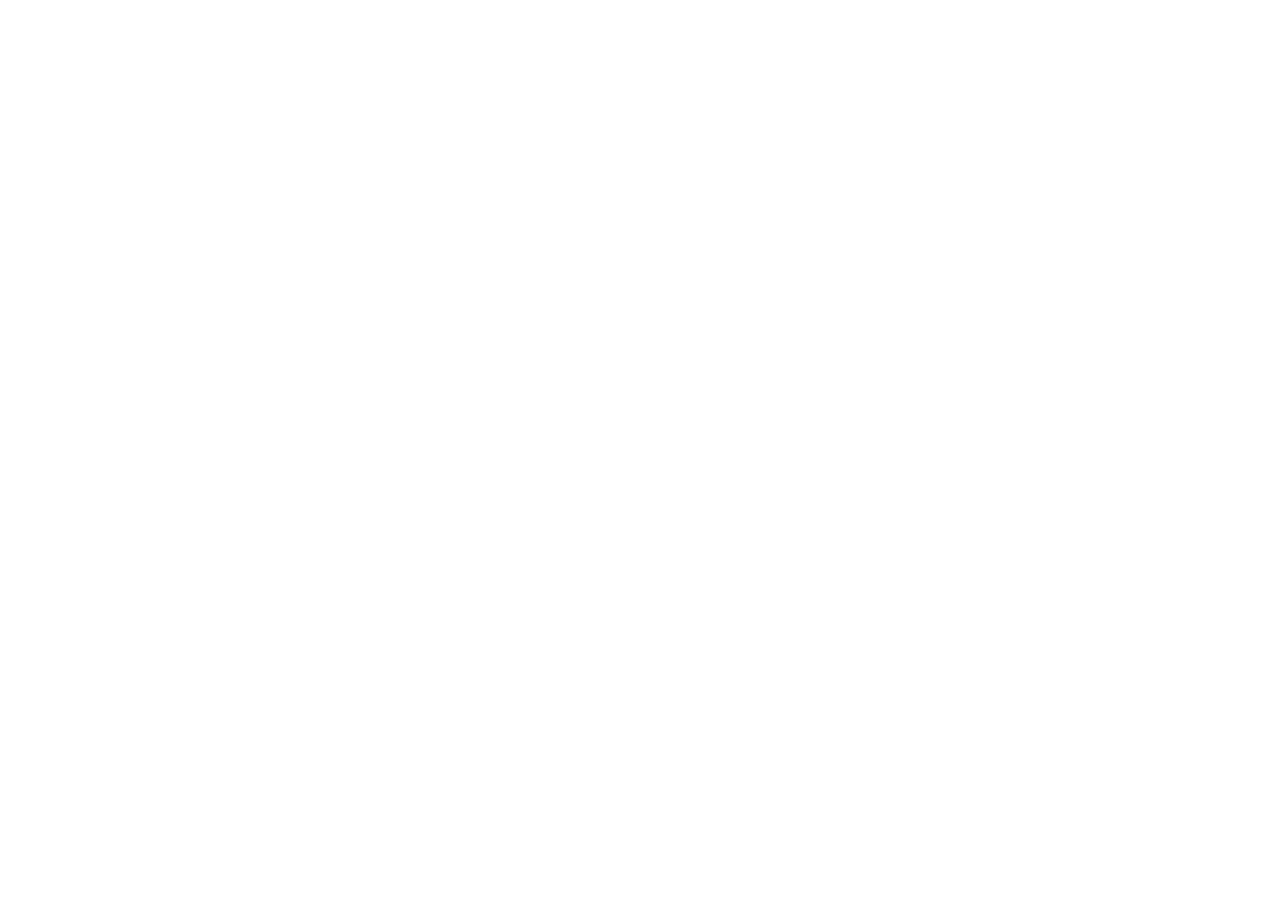
==== index.html @ c1184b4a "Add main website preview" ====
<!DOCTYPE html>
<html lang="en">

<head>
    <meta charset="UTF-8">
    <meta name="viewport" content="width=device-width, initial-scale=1.0">

    <title>Hack-Warts</title>

</head>

<body>

    
    <div id="header"></div>

    
    <div id="aboutus"></div>


    <div id="teams"></div>


    <div id="agenda"></div>

    
    <div id="footer"></div>

</body>
</html>
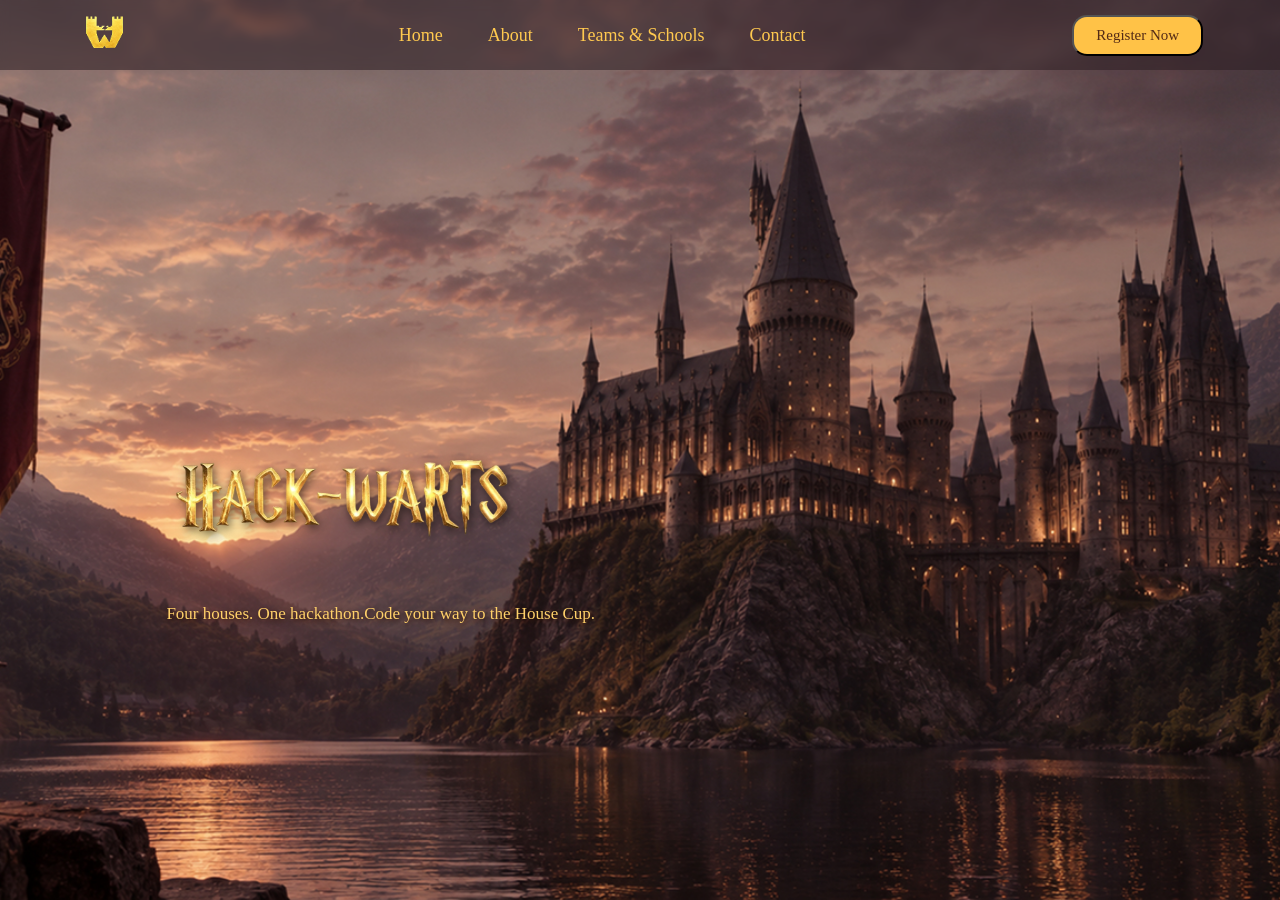
==== commit 6359f511: "Update the Header" ====
--- a/index.html
+++ b/index.html
@@ -7,13 +7,35 @@
 
     <title>Hack-Warts</title>
 
+    <style>
+    * {
+        margin: 0;
+        padding: 0;
+        box-sizing: border-box;
+    }
+
+    body {
+        width: 100%;
+    }
+
+    .header-frame {
+        display: block;
+        width: 100%;
+        height: 100vh;
+        border: none;
+    }
+</style>
+
 </head>
 
 <body>
 
     
     <div id="header"></div>
-
+<iframe
+    src="Header/Home.html"
+    class="header-frame">
+</iframe>
     
     <div id="aboutus"></div>
 
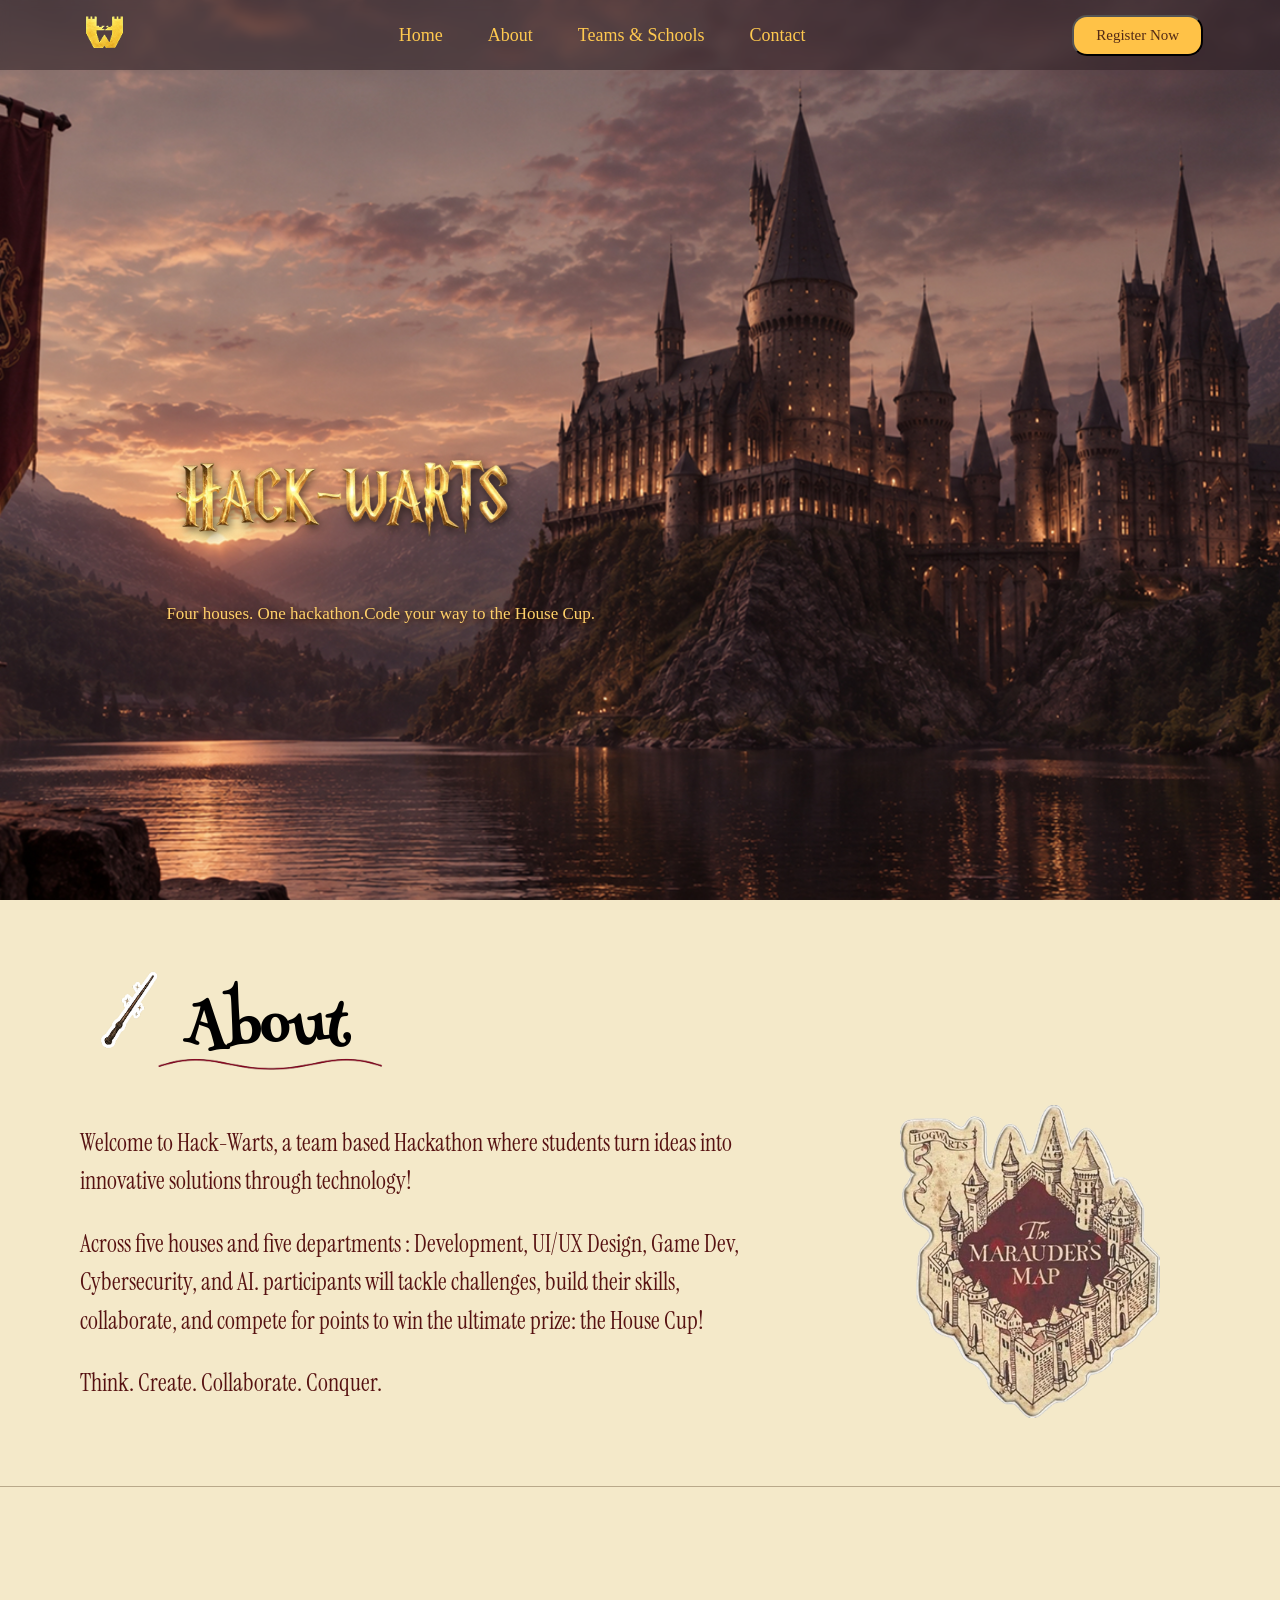
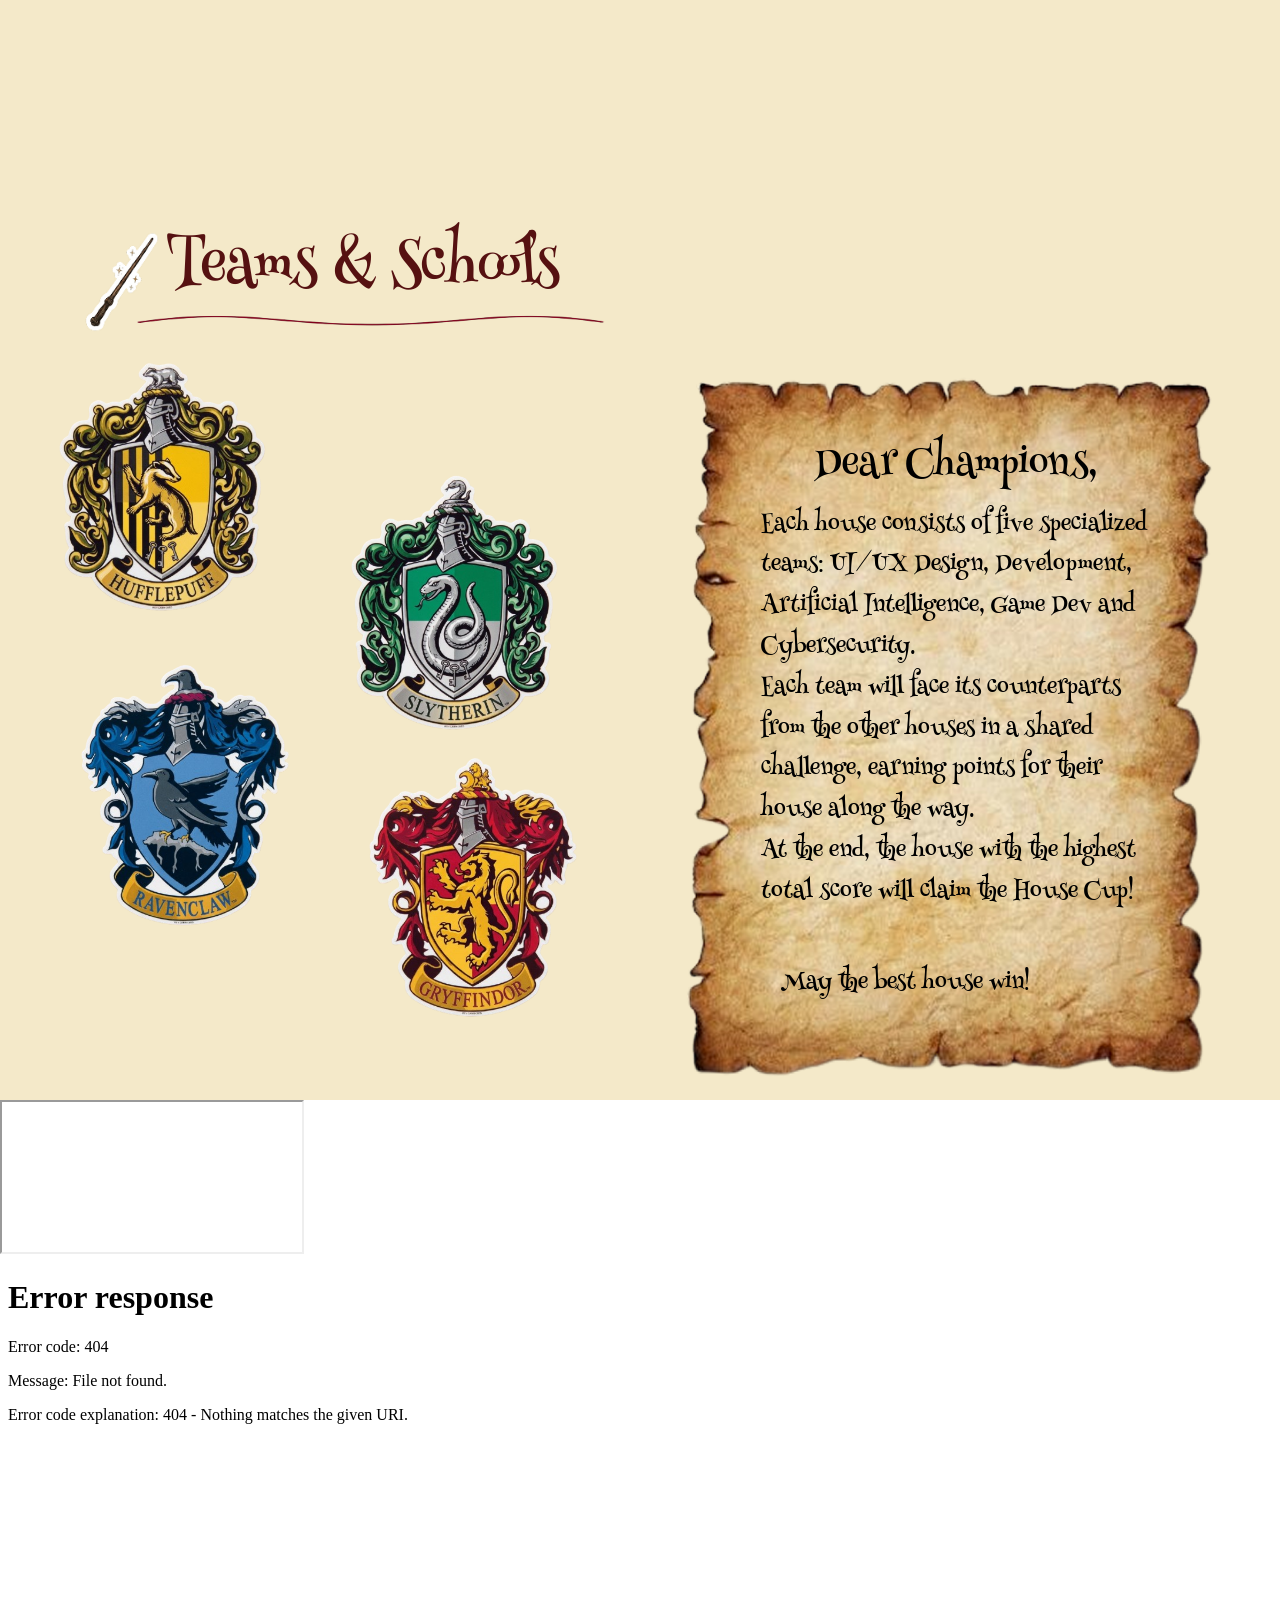
==== commit d5f7cd09: "Integrate About Us and Teams sections" ====
--- a/index.html
+++ b/index.html
@@ -24,6 +24,13 @@
         height: 100vh;
         border: none;
     }
+     .section-frame {
+        display: block;
+        width: 100%;
+        height: 100vh;
+        border: none;
+    }
+      
 </style>
 
 </head>
@@ -38,15 +45,26 @@
 </iframe>
     
     <div id="aboutus"></div>
-
-
+   <iframe
+        src="Aboutus-sec/About.html"
+        class="section-frame">
+    </iframe>
     <div id="teams"></div>
-
+   <iframe
+        src="Teamandschool-sec/Teams.html"
+        class="section-frame">
+    </iframe>
 
     <div id="agenda"></div>
+   <iframe>
+        src="Agenda-sec/Agenda.html"
+        class="section-frame">
+    </iframe>
 
-    
     <div id="footer"></div>
-
+     <iframe
+        src="Footer-sec/Contact.html"
+        class="section-frame">
+    </iframe>
 </body>
 </html>   
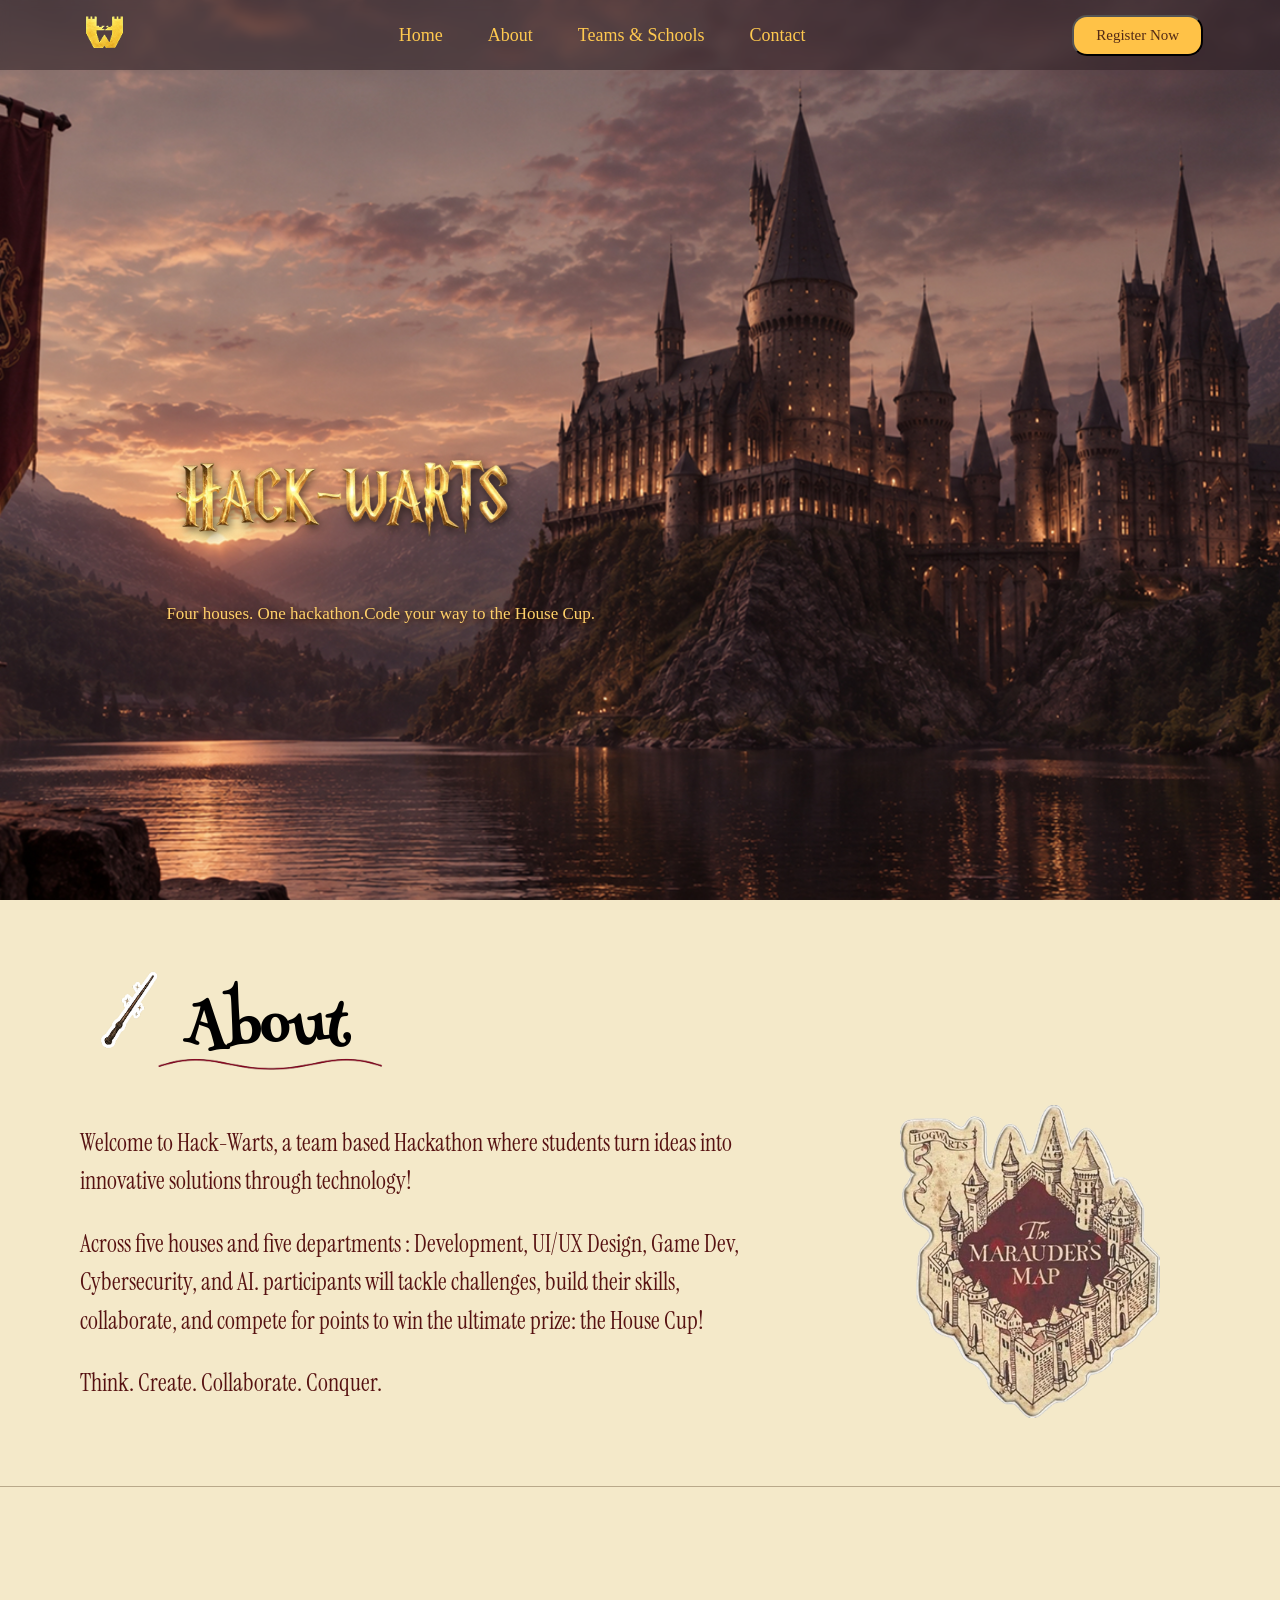
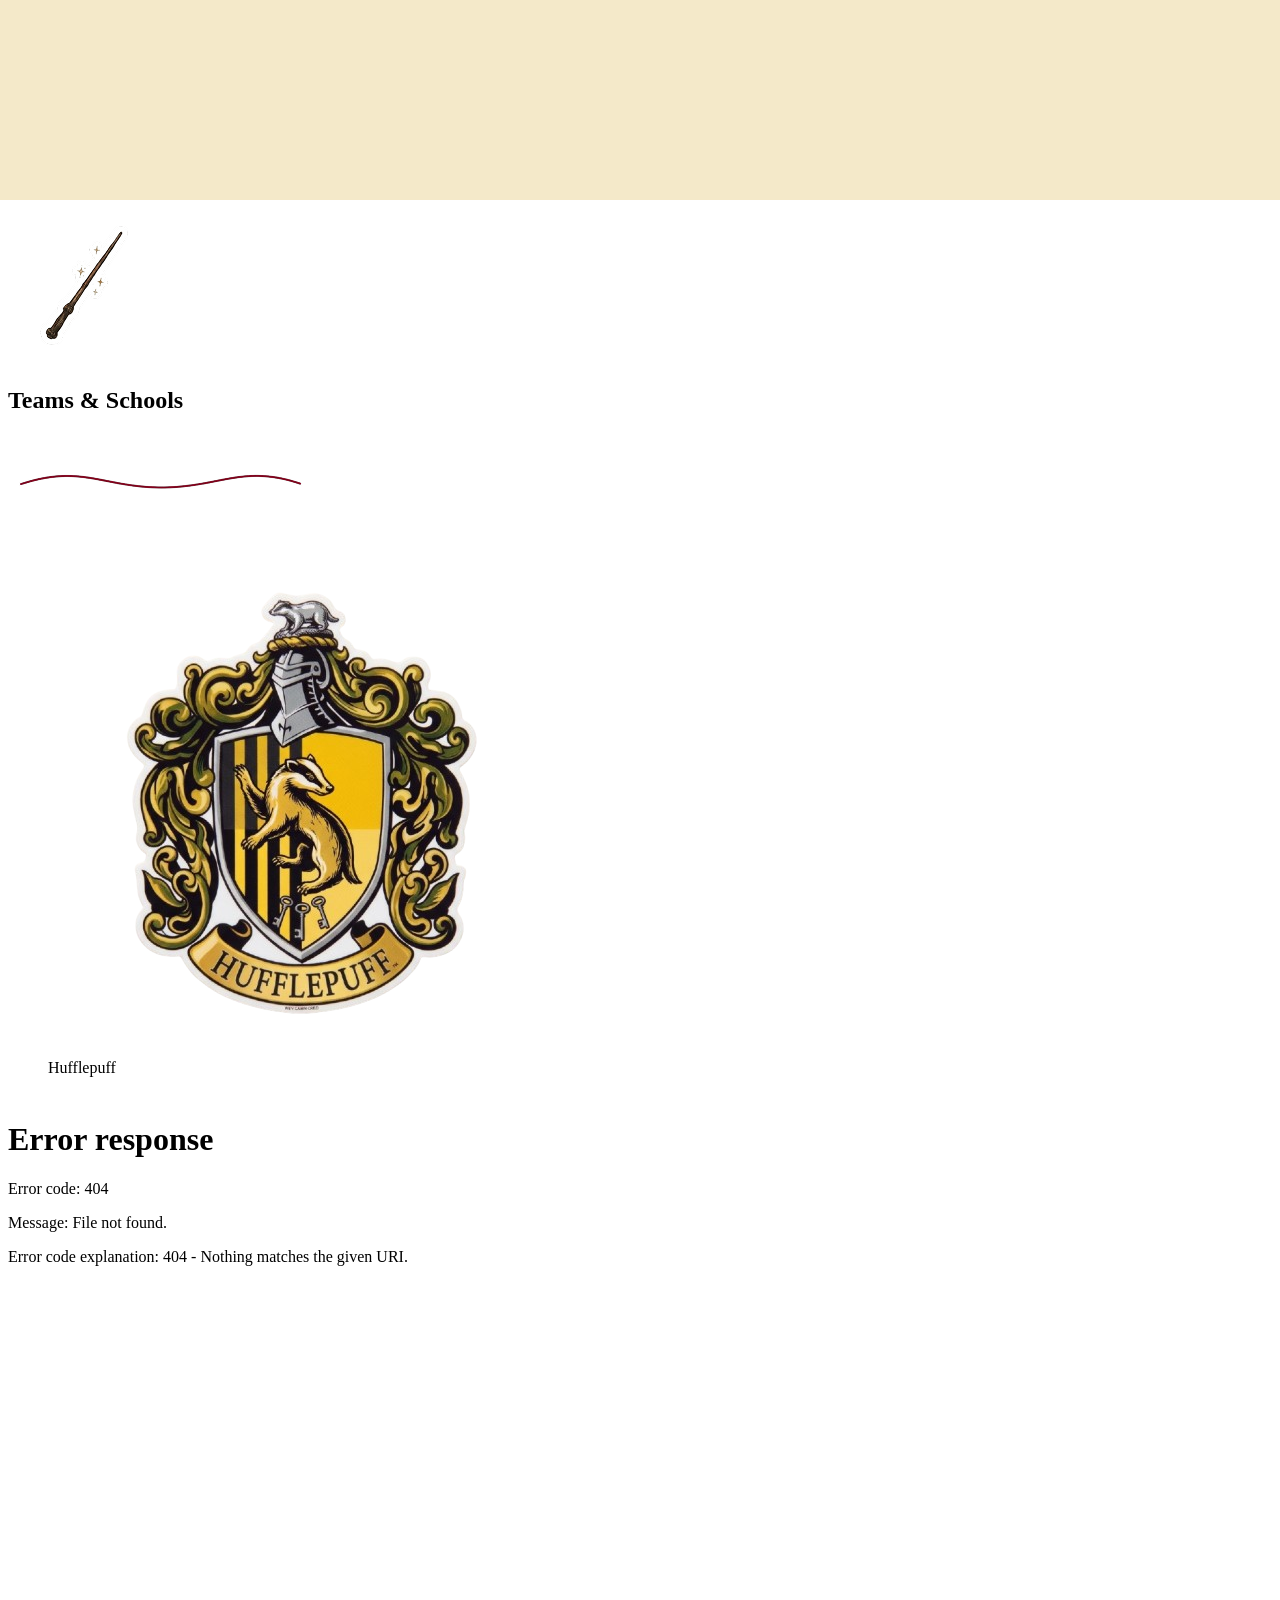
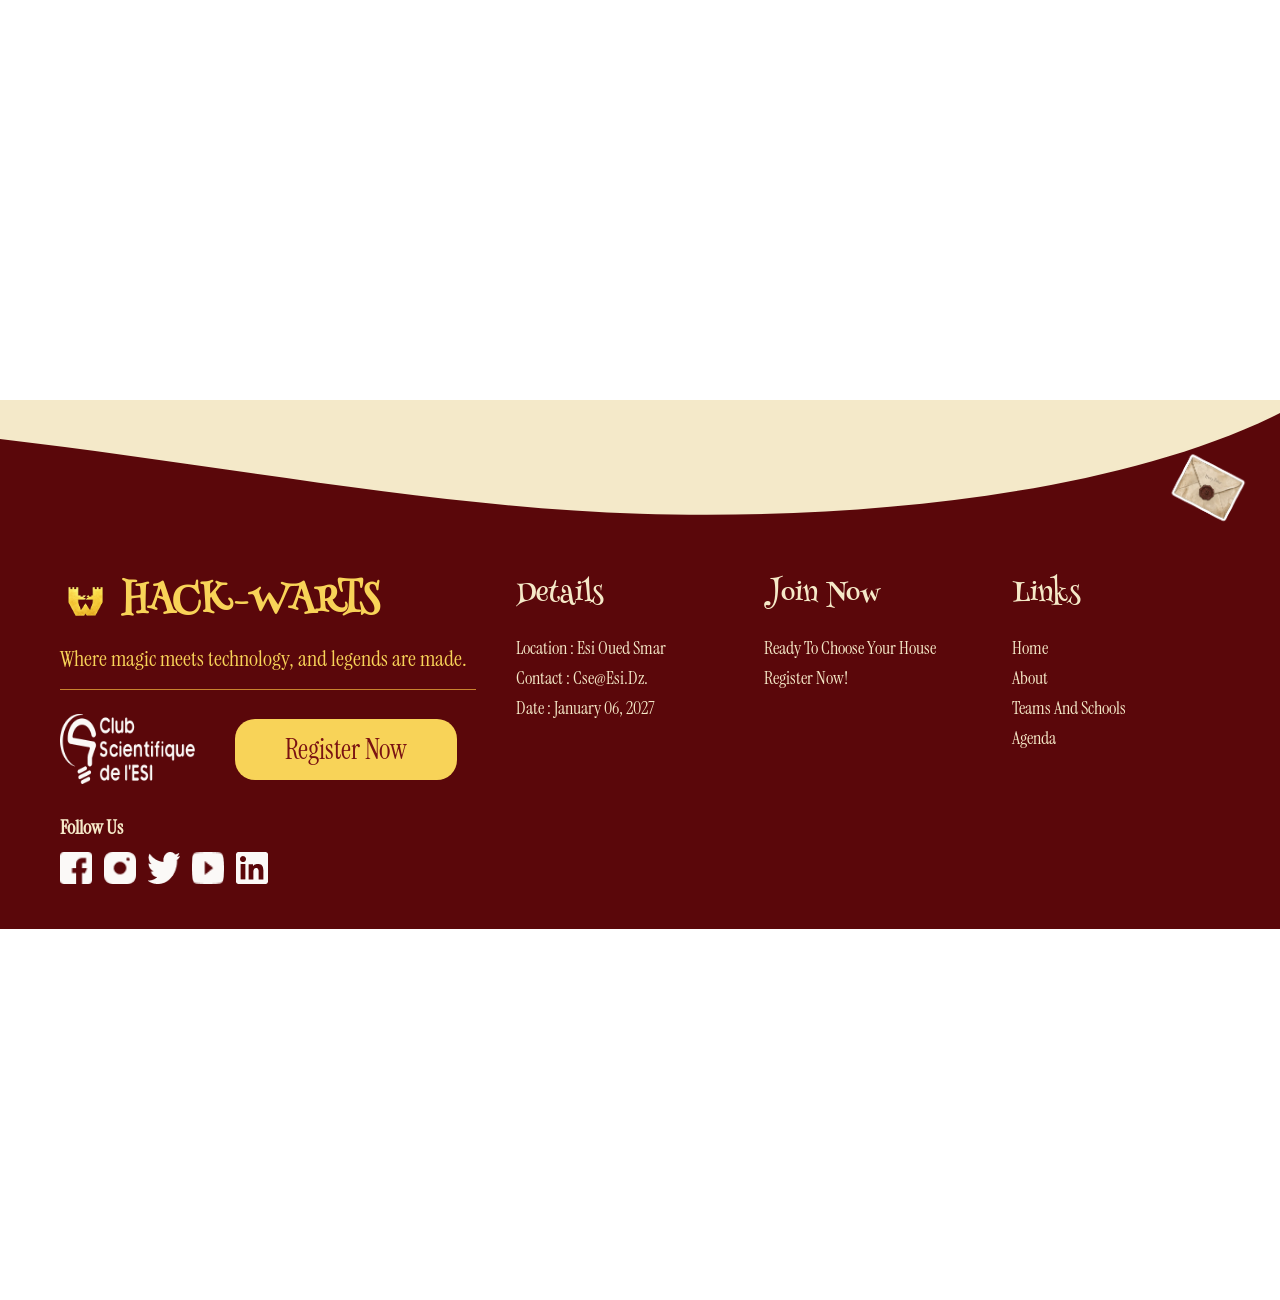
==== commit 20a067a5: "registration form add" ====
--- a/index.html
+++ b/index.html
@@ -38,33 +38,14 @@
 <body>
 
     
-    <div id="header"></div>
-<iframe
-    src="Header/Home.html"
-    class="header-frame">
-</iframe>
-    
-    <div id="aboutus"></div>
-   <iframe
-        src="Aboutus-sec/About.html"
-        class="section-frame">
-    </iframe>
-    <div id="teams"></div>
-   <iframe
-        src="Teamandschool-sec/Teams.html"
-        class="section-frame">
-    </iframe>
+<iframe id="header" src="Header/Home.html" class="header-frame"></iframe>
 
-    <div id="agenda"></div>
-   <iframe>
-        src="Agenda-sec/Agenda.html"
-        class="section-frame">
-    </iframe>
+<iframe id="about" src="Aboutus-sec/About.html" class="section-frame"></iframe>
 
-    <div id="footer"></div>
-     <iframe
-        src="Footer-sec/Contact.html"
-        class="section-frame">
-    </iframe>
+<iframe id="teams" src="Teamandschool-sec/Teams.html" class="section-frame"></iframe>
+
+<iframe id="agenda" src="Agenda-sec/Agenda.html" class="section-frame"></iframe>
+
+<iframe id="footer" src="Footer/Contact.html" class="section-frame"></iframe>
 </body>
 </html>   
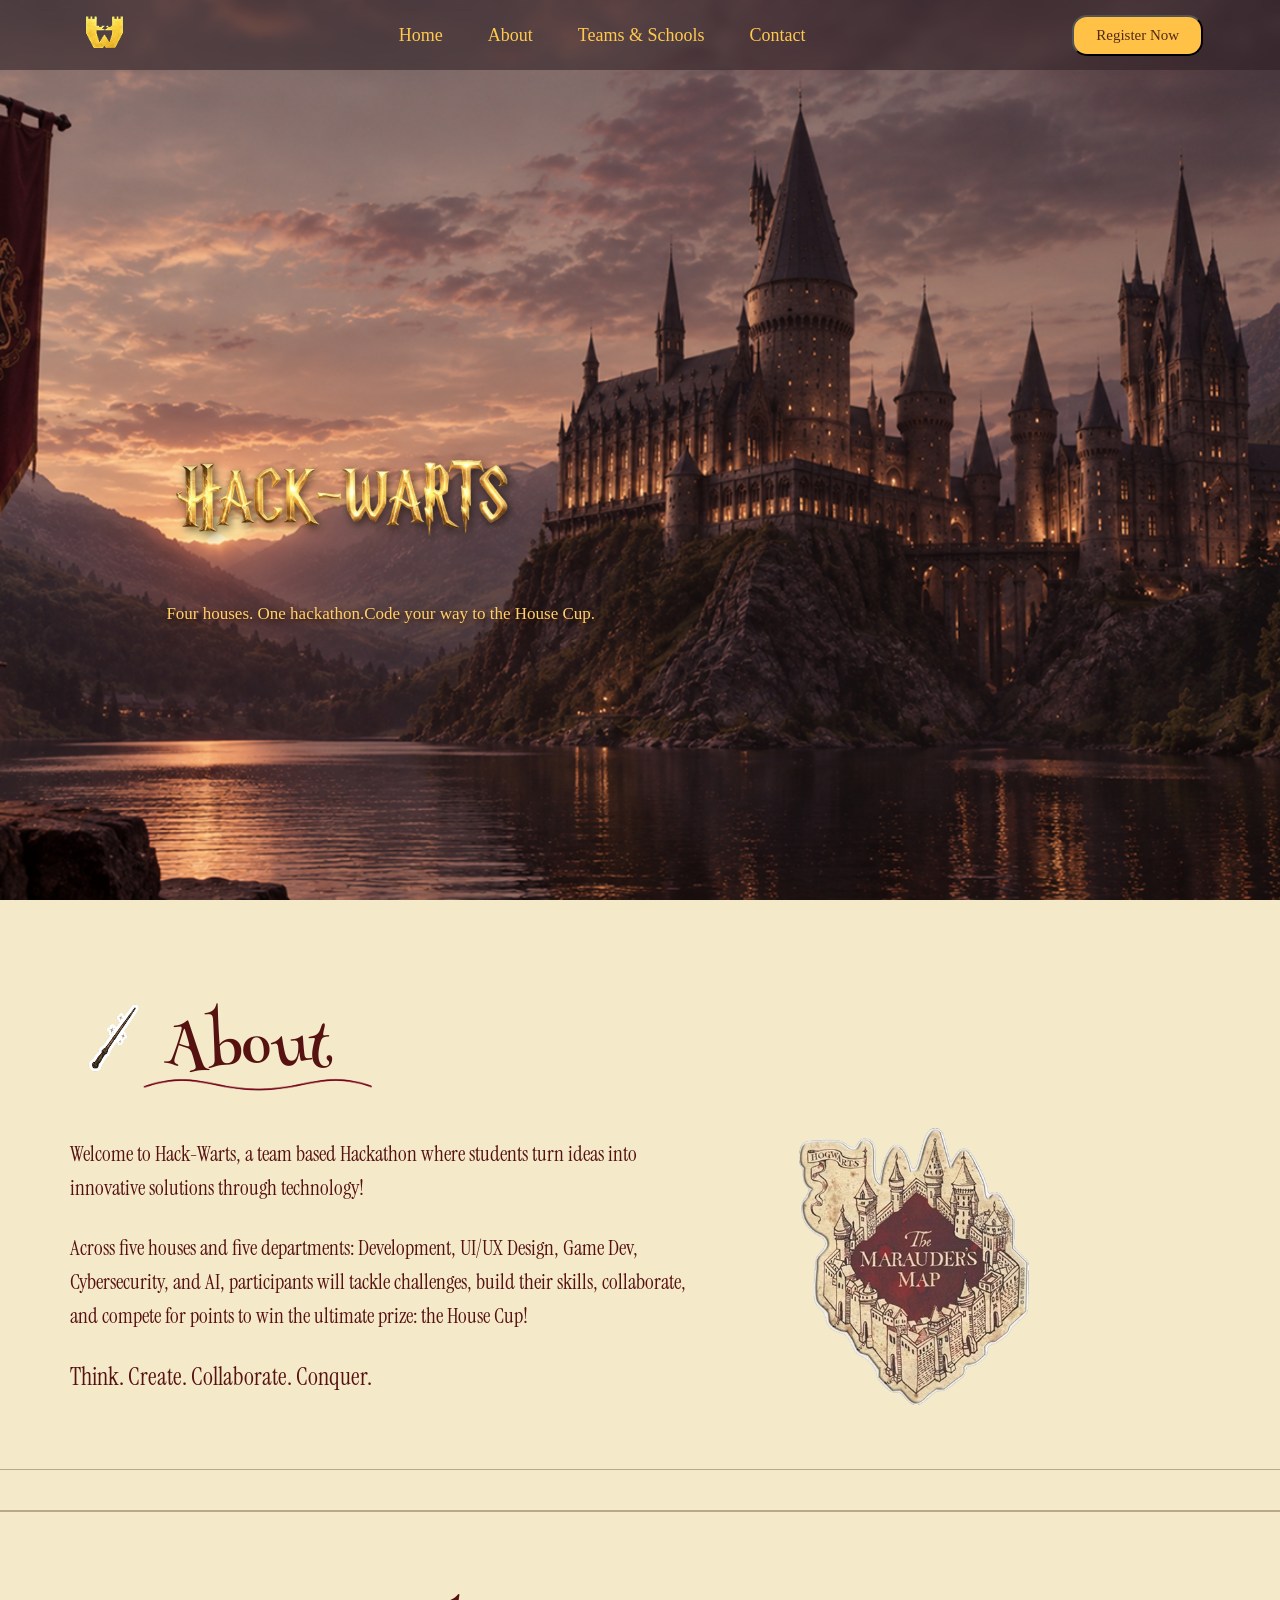
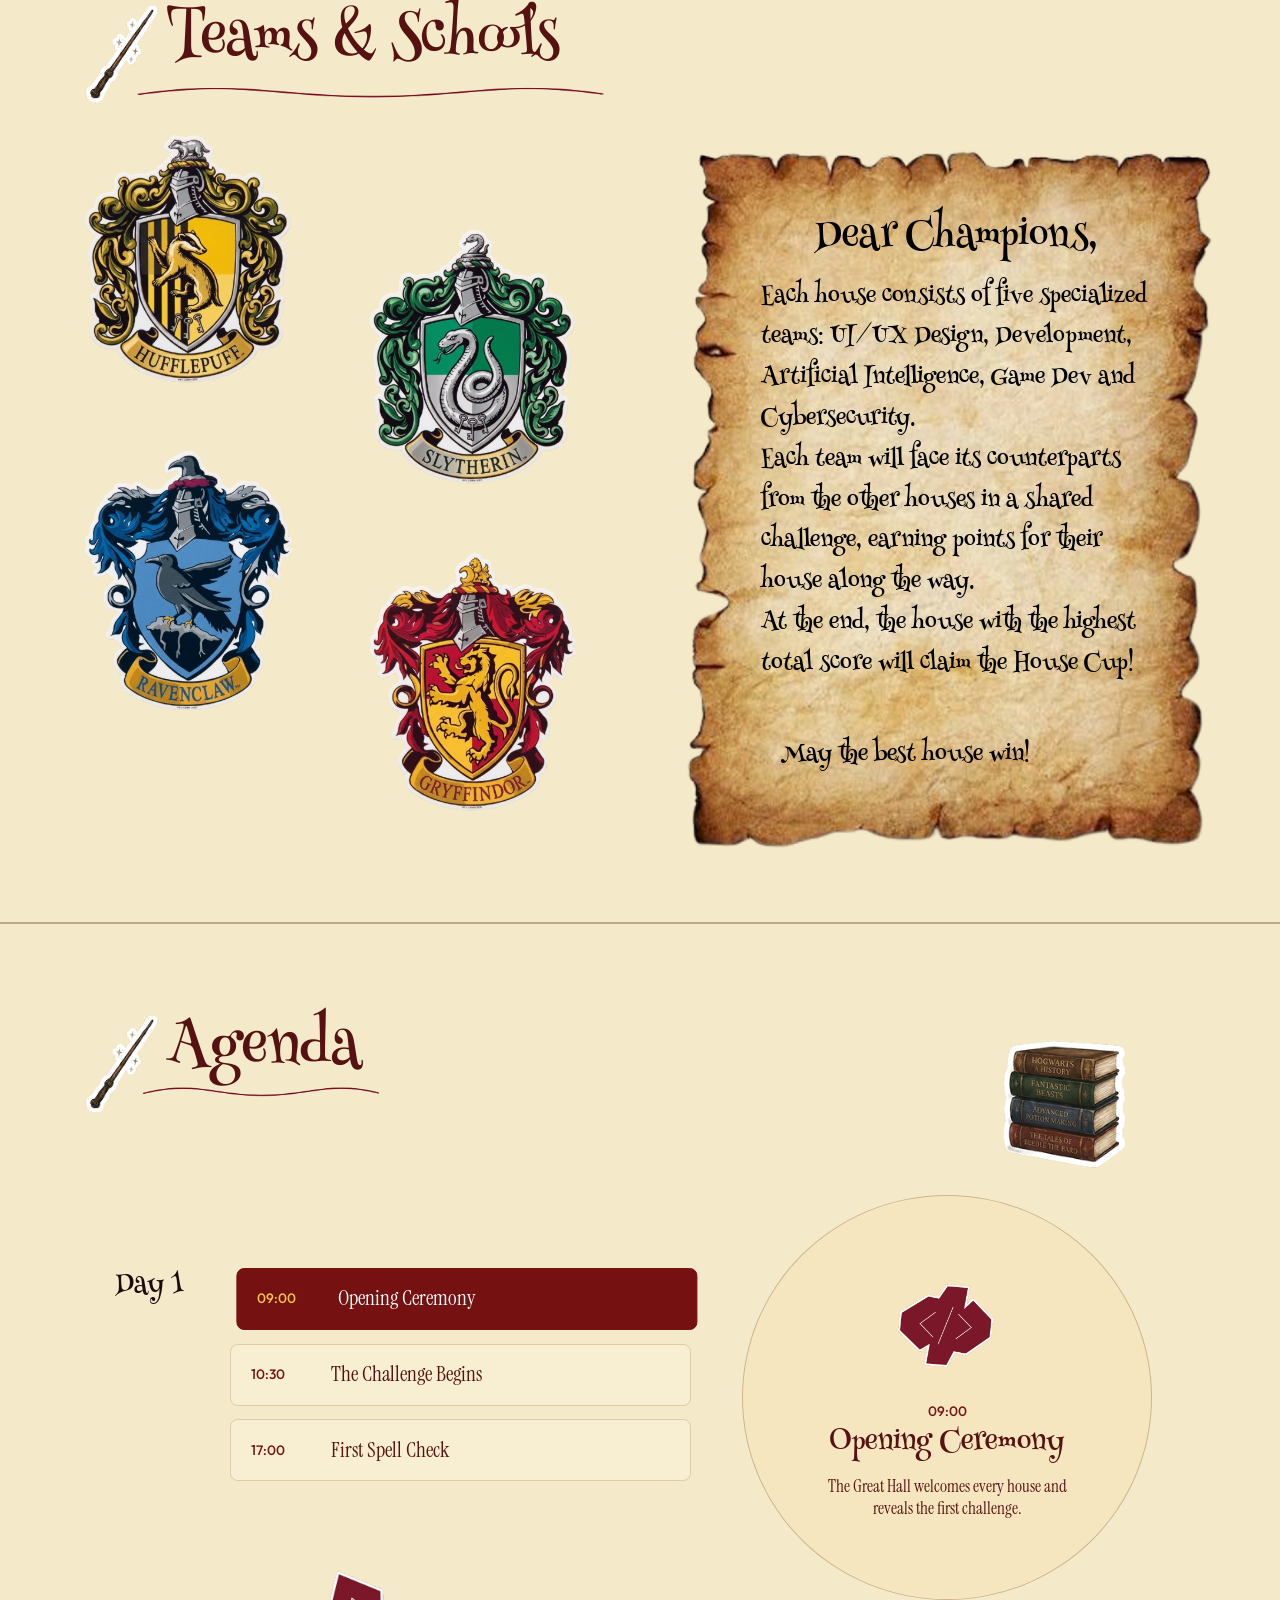
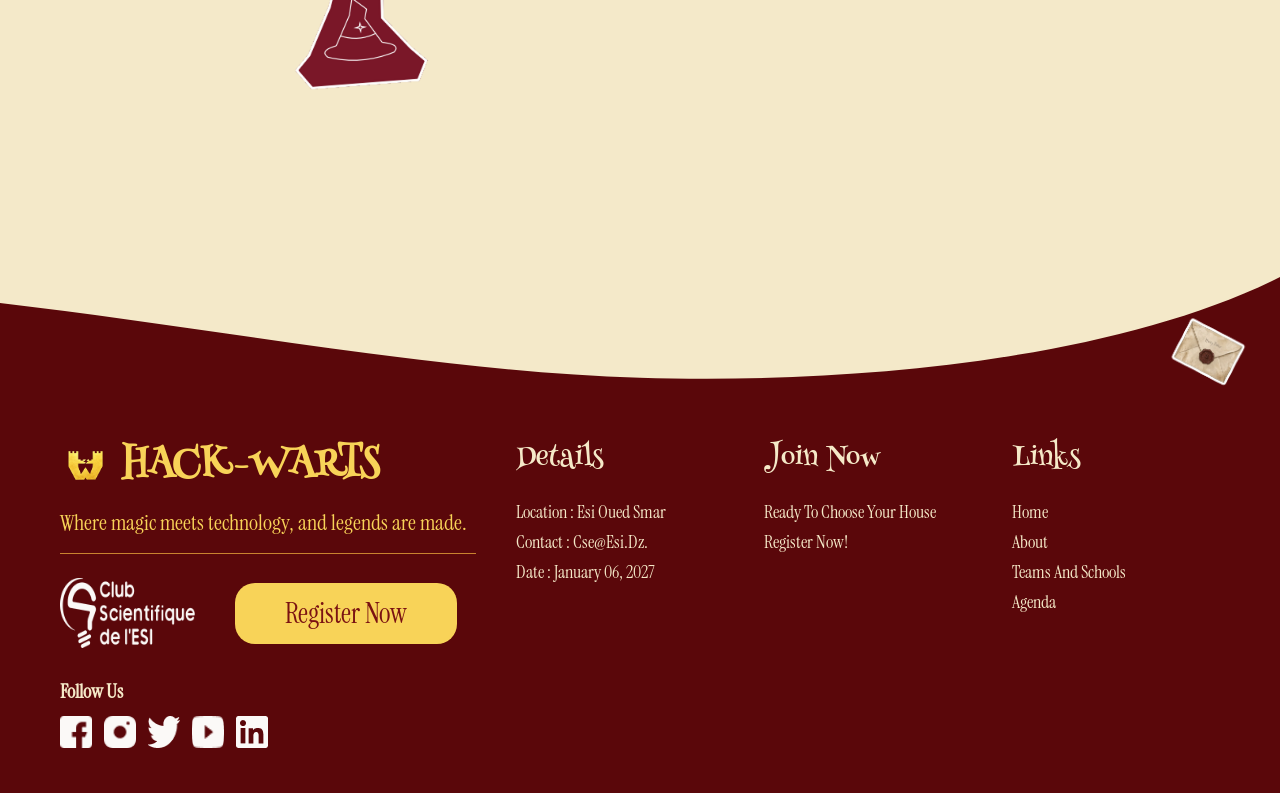
==== commit 8a008cfb: "fixing path, and alignment issues w scrolling through the nav bar" ====
--- a/index.html
+++ b/index.html
@@ -8,44 +8,73 @@
     <title>Hack-Warts</title>
 
     <style>
-    * {
-        margin: 0;
-        padding: 0;
-        box-sizing: border-box;
-    }
+        * {
+            margin: 0;
+            padding: 0;
+            box-sizing: border-box;
+        }
 
-    body {
-        width: 100%;
-    }
+        html {
+            scroll-behavior: smooth;
+        }
 
-    .header-frame {
-        display: block;
-        width: 100%;
-        height: 100vh;
-        border: none;
-    }
-     .section-frame {
-        display: block;
-        width: 100%;
-        height: 100vh;
-        border: none;
-    }
-      
-</style>
+        body {
+            width: 100%;
+            background: #F4E9C9;
+        }
 
+        iframe {
+            display: block;
+            width: 100%;
+            height: 100vh;
+            border: none;
+            overflow: hidden;
+        }
+
+        iframe + iframe:not(#footer, #header, #about) {
+            box-sizing: content-box;  
+            border-top: 2px solid #B9A98A;
+        }
+        iframe + iframe {
+            margin-top: 40px;
+        }
+    </style>
 </head>
 
 <body>
 
-    
-<iframe id="header" src="Header/Home.html" class="header-frame"></iframe>
+    <iframe id="header" src="Header/Home.html" scrolling="no"></iframe>
+    <iframe id="about" src="Aboutus-sec/About.html" scrolling="no"></iframe>
+    <iframe id="teams" src="Teamandschool-sec/Teams.html" scrolling="no"></iframe>
+    <iframe id="agenda" src="Agenda-sec/Agenda.html" scrolling="no"></iframe>
+    <iframe id="footer" src="Footer/Contact.html" scrolling="no"></iframe>
 
-<iframe id="about" src="Aboutus-sec/About.html" class="section-frame"></iframe>
+    <script>
+        const frames = document.querySelectorAll('iframe');
+        let keepAligned = true;
+        let timer;
 
-<iframe id="teams" src="Teamandschool-sec/Teams.html" class="section-frame"></iframe>
+        window.addEventListener('message', (e) => {
+            if (!e.data || e.data.type !== 'iframe-height') return;
 
-<iframe id="agenda" src="Agenda-sec/Agenda.html" class="section-frame"></iframe>
+            frames.forEach((f) => {
+                if (f.contentWindow === e.source) f.style.height = e.data.height + 'px';
+            });
 
-<iframe id="footer" src="Footer/Contact.html" class="section-frame"></iframe>
+            if (keepAligned && location.hash) {
+                clearTimeout(timer);
+                timer = setTimeout(() => {
+                    const target = document.querySelector(location.hash);
+                    if (target) target.scrollIntoView({ behavior: 'instant' });
+                }, 120);
+            }
+        });
+
+        ['wheel', 'touchstart', 'keydown'].forEach((evt) =>
+            window.addEventListener(evt, () => (keepAligned = false), { once: true, passive: true })
+        );
+        setTimeout(() => (keepAligned = false), 2500);
+    </script>
 </body>
-</html>   +
+</html>
